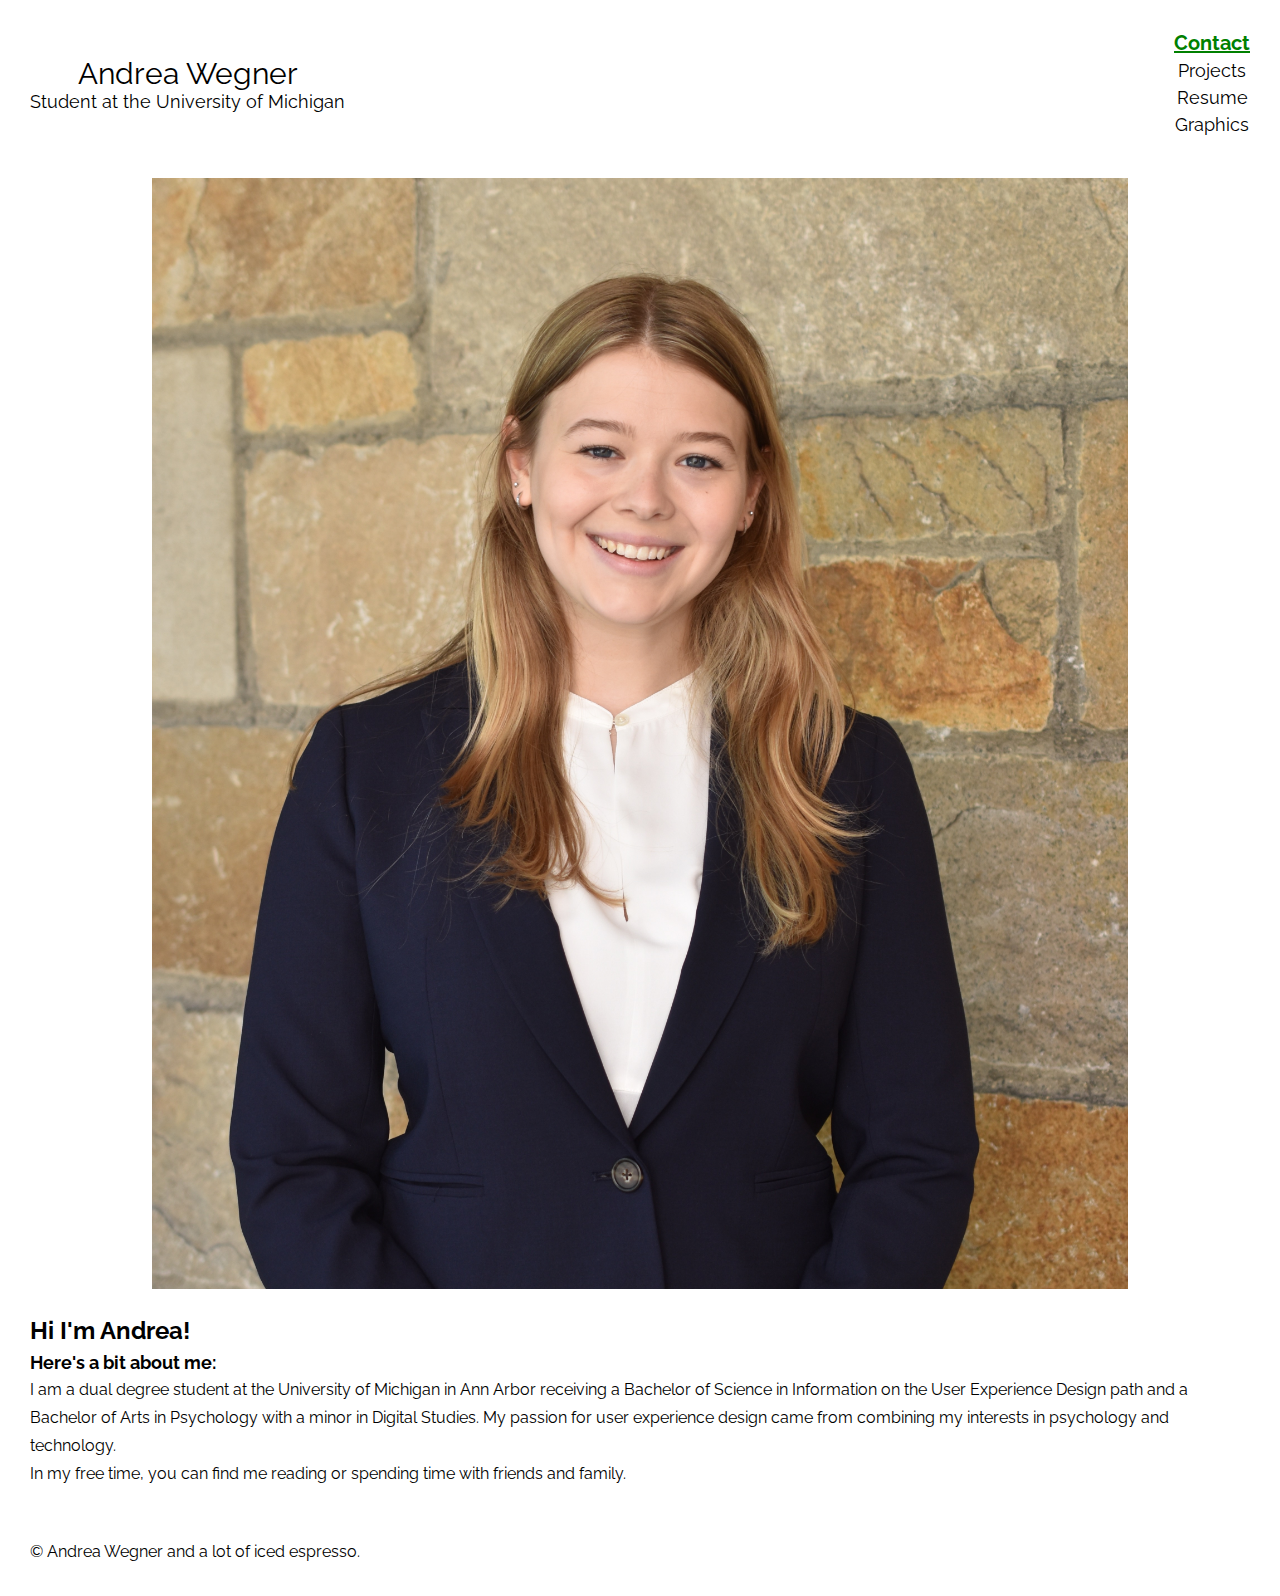
==== index.html @ c5fa9aca "Add files via upload" ====
<!DOCTYPE html>
<html lang="en">
  <head>
    <meta charset="utf-8">
    <meta name="viewport" content="width=device-width, initial-scale=1.0">
    <link rel="icon" href="images/portfolioFavicon.png">
    <link rel="stylesheet" type="text/css" href="css/html5reset.css">    
    <link rel="stylesheet" type="text/css" href="css/style.css">
    <link href="https://fonts.googleapis.com/css2?family=Raleway&display=swap" rel="stylesheet">
    <title>Andrea Wegner</title>
  </head>
<body>
    <div class = "skip"><a href="#skip">Skip to Main Content</a></div>
    <main class="about" id="skip">
    <header>
        <div class = "logo"> 
          <h1 class = "logo">Andrea Wegner </h1>
          <h3 class = "logo">Student at the University of Michigan</h3>
        </div>  
        <nav>
            <ul class="nav_links">
              <li class="nav_item"><a href="index.html" class="active">Contact</a></li>
              <li class="nav_item"><a href="projects.html">Projects</a></li>
              <li class="nav_item"><a href="resume.html">Resume</a></li>
              <li class="nav_item"><a href="graphics.html">Graphics</a></li>
            </ul>
          </nav>
    </header>

    <img src="images/headshot.JPEG" alt="" id = "headshot">
    <h2>Hi I'm Andrea!</h2>
    <h4> Here's a bit about me:</h4>
    <p>I am a dual degree student at the University of Michigan in Ann Arbor receiving a Bachelor of Science in Information on the User Experience Design path and a Bachelor of Arts in Psychology with a minor in Digital Studies. My passion for user experience design came from combining my interests in psychology and technology. <br> In my free time, you can find me reading or spending time with friends and family.</p>

    <!-- <div class="container">
      <form action="action_page.php">
    
        <label for="fname">First Name</label>
        <input type="text" id="fname" name="firstname" placeholder="Your name..">
    
        <label for="lname">Last Name</label>
        <input type="text" id="lname" name="lastname" placeholder="Your last name..">
    
        <label for="country">Country</label>
        <select id="country" name="country">
          <option value="australia">Australia</option>
          <option value="canada">Canada</option>
          <option value="usa">USA</option>
        </select>
    
        <label for="subject">Subject</label>
        <textarea id="subject" name="subject" placeholder="Write something.." style="height:200px"></textarea>
    
        <input type="submit" value="Submit">
    
      </form>
    </div> -->
    </main>
    <footer>
      <p> &copy; Andrea Wegner and a lot of iced espresso.</p>
    </footer>
  </body>
---- css/style.css ----
body{
    margin: 30px;
    font-family: 'Raleway';
}

.skip a{
    background: white;
    left: 0;
    padding: 6px;
    position: absolute;
    top: -40px;
    -webkit-transition: top 1s ease-out;
    transition: top 1s ease-out;
    z-index: 1;
}

.skip a:focus{
    top:20px;
    color: black;
    text-decoration-style: solid;
}

h1{
    font-size: 30px;
}

h2{
    font-size: 24px;
    font-weight: bold;
    line-height: 150%;
}

h3{
    font-size: 18px;
}

h4{
    font-size: 18px;
    font-weight: bold;
    line-height: 150%;
}

h5{
    font-size: 16px;
    font-weight: bold;
    line-height: 175%;
}

p{
    font-size: 16px;
    line-height: 175%;
    grid-row: 2/span 1;
    grid-column: 1/span 1;
}

.extrapad{
    padding-top: 20px;
}

.center{
    text-align: center;
}

.title{
    text-align: center;
    grid-row: 2/span 1;
    grid-column: 1/span 2;
}

.container{
    display: grid;
    grid-template-rows: repeat(10, auto);
    grid-template-columns: 1fr 1fr;
    line-height: 200%;
    grid-row-gap: 20px;
}

header{
    display:flex;
    flex-direction: row;
    justify-content: space-between;
    align-items: center;
    padding-bottom: 40px;
    grid-row: 0/span 4;
    grid-column: 1/span 3;
}

.logo{
    text-align: center;
}

.logoimg{
    display: block;
    margin-left: auto;
    margin-right: auto;
    width: 50%;
}

.nav_links{
    font-size: 18px;
    line-height: 150%;
    text-align: center;
}

a{
    color: black;
    text-decoration: none;
}

a:hover{
    color: green;
}

.active{
    color: green;
    font-weight: bold;
    font-size: 20px;
    text-decoration: underline;
}

#headshot{
    width: 80%;
    position: relative;
    left: 10%;
    right: 10%;
    padding-bottom: 20px;
}

.education{
    grid-row: 3/span 1;
    grid-column: 1/span 2;
}

.experience{
    grid-row: 4/span 1;
    grid-column: 1/span 2;
}

.extra{
    grid-row: 5/span 1;
    grid-column: 1/span 2;
}

.relevantcourses{
    grid-row: 6/span 1;
    grid-column: 1/span 2;
}

.skills{
    grid-row:7/span 1;
    grid-column: 1/span 1;
}

.column2{
    grid-row:7/span 1;
    grid-column: 1/span 2;
}
.companyimg{
    padding-top: 20px;
}

.role{
    padding: 10px 0px;
    text-align: left;
}

.mconnect{
    grid-row: 3/span 1;
    grid-column: 1/span 2;
}

.searchconnect{
    grid-row: 4/span 1;
    grid-column: 1/span 2;
}

.dayof{
    grid-row: 5/span 1;
    grid-column: 1/span 2;
}

.swipe{
    grid-row: 6/span 1;
    grid-column: 1/span 2;
}

.kirthi{
    grid-row: 7/span 1;
    grid-column: 1/span 2;
}

.ninedine{
    grid-row: 8/span 1;
    grid-column: 1/span 2;
}

.bigmo{
    grid-row: 9/span 1;
    grid-column: 1/span 2;
}

.julyfour{
    grid-row: 10/span 1;
    grid-column: 1/span 2;
}

.promo{
    grid-row: 11/span 1;
    grid-column: 1/span 2;
}

footer{
    padding-top: 50px;
}

.button{
    padding: 5px;
    border: solid black 1px;
    width: 30%;
    text-align: center;
}

.column2{
    grid-column: 2;
}
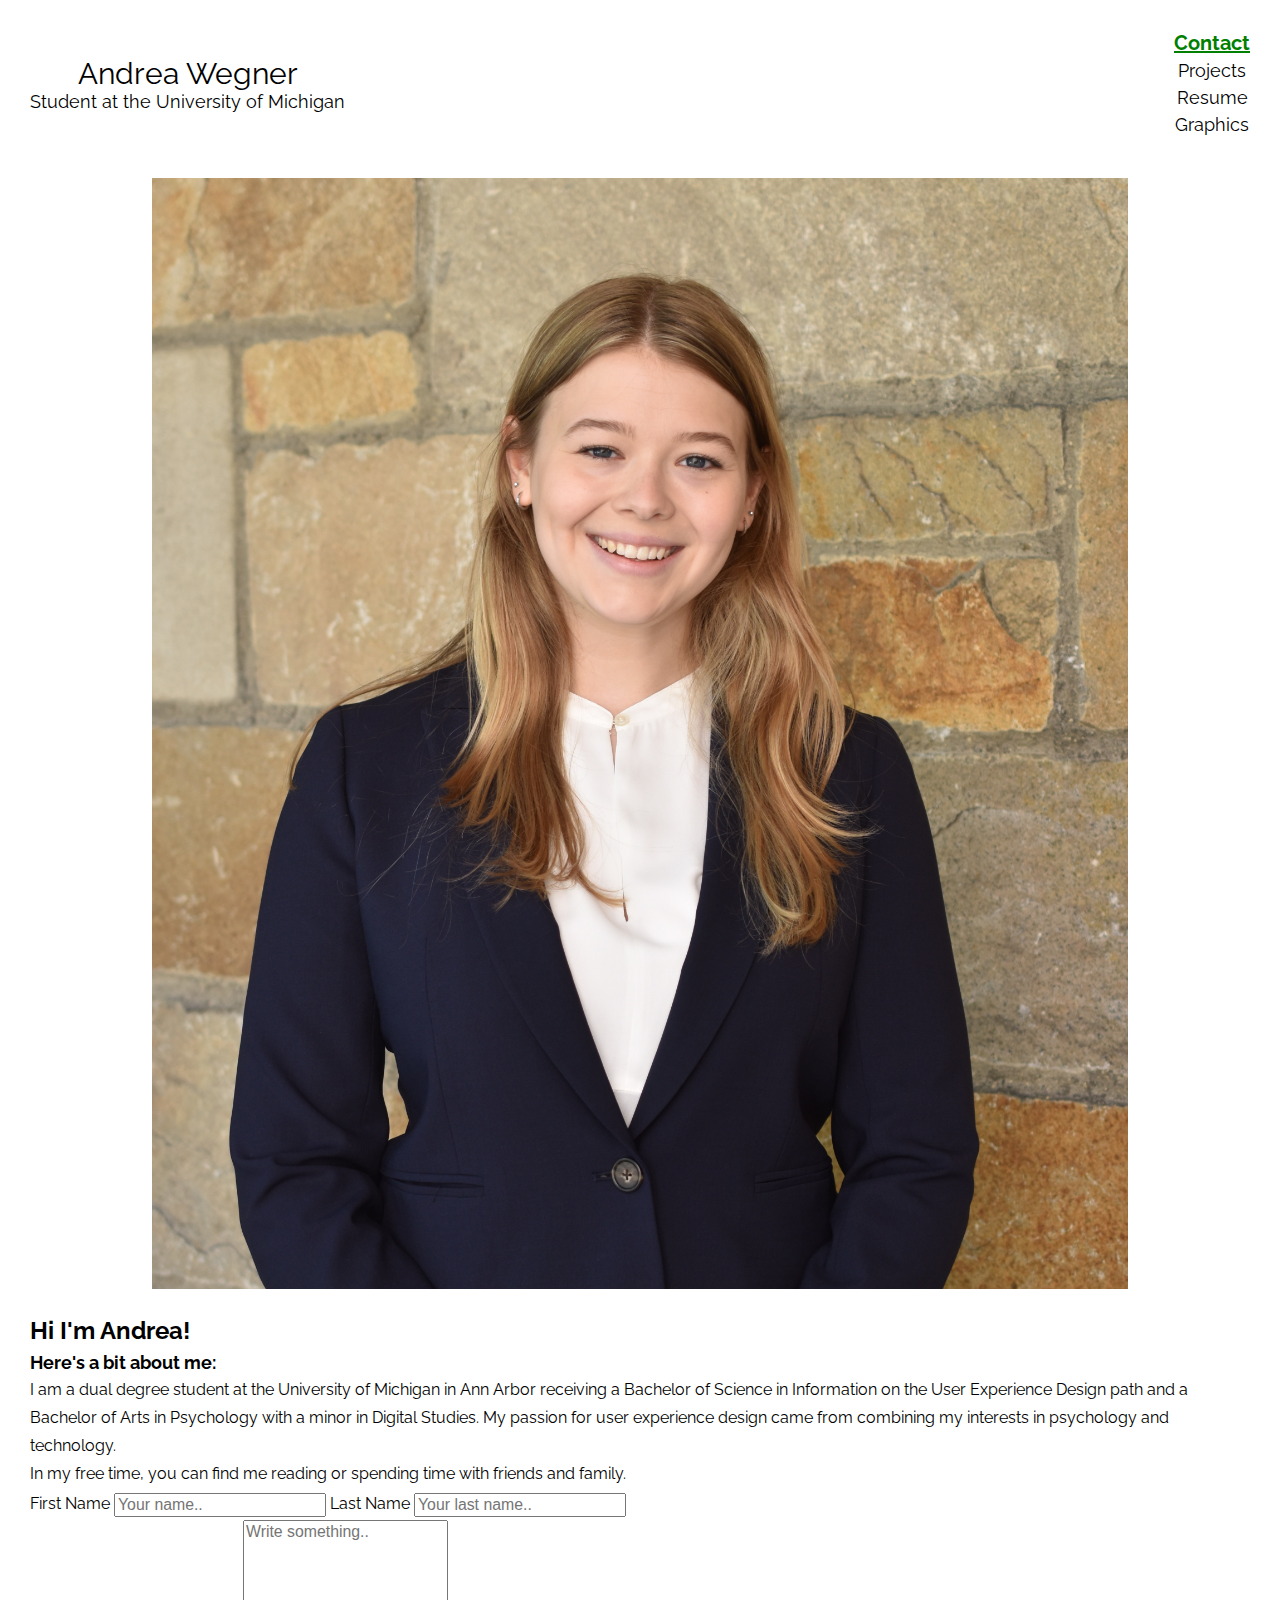
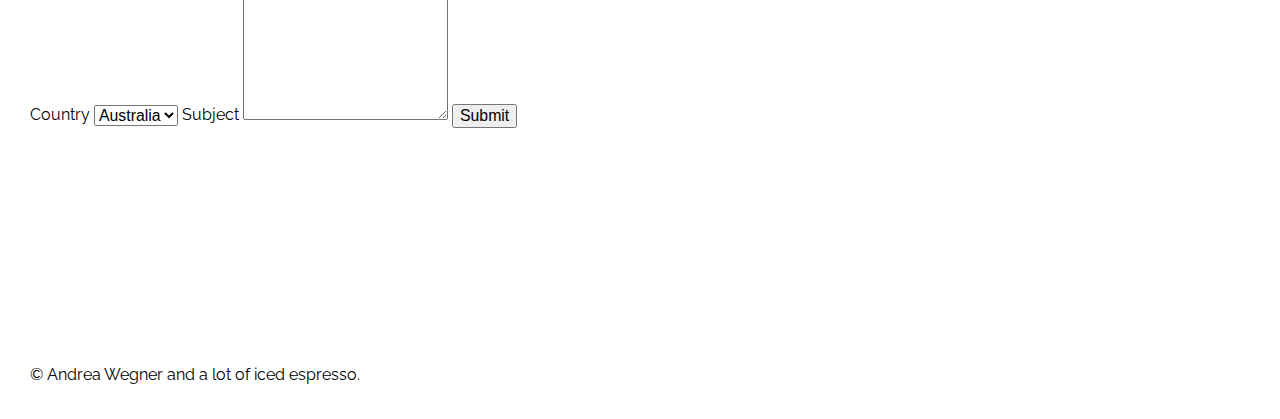
==== commit bcdffbf6: "Add files via upload" ====
--- a/index.html
+++ b/index.html
@@ -15,7 +15,7 @@
     <header>
         <div class = "logo"> 
           <h1 class = "logo">Andrea Wegner </h1>
-          <h3 class = "logo">Student at the University of Michigan</h3>
+          <h2 class = "logo">Student at the University of Michigan</h2>
         </div>  
         <nav>
             <ul class="nav_links">
@@ -28,11 +28,11 @@
     </header>
 
     <img src="images/headshot.JPEG" alt="" id = "headshot">
-    <h2>Hi I'm Andrea!</h2>
+    <h3>Hi I'm Andrea!</h3>
     <h4> Here's a bit about me:</h4>
     <p>I am a dual degree student at the University of Michigan in Ann Arbor receiving a Bachelor of Science in Information on the User Experience Design path and a Bachelor of Arts in Psychology with a minor in Digital Studies. My passion for user experience design came from combining my interests in psychology and technology. <br> In my free time, you can find me reading or spending time with friends and family.</p>
 
-    <!-- <div class="container">
+    <div class="container">
       <form action="action_page.php">
     
         <label for="fname">First Name</label>
@@ -54,7 +54,7 @@
         <input type="submit" value="Submit">
     
       </form>
-    </div> -->
+    </div> 
     </main>
     <footer>
       <p> &copy; Andrea Wegner and a lot of iced espresso.</p>
--- a/css/style.css
+++ b/css/style.css
@@ -25,13 +25,13 @@
 }
 
 h2{
+    font-size: 18px;
+}
+
+h3{
     font-size: 24px;
     font-weight: bold;
     line-height: 150%;
-}
-
-h3{
-    font-size: 18px;
 }
 
 h4{
